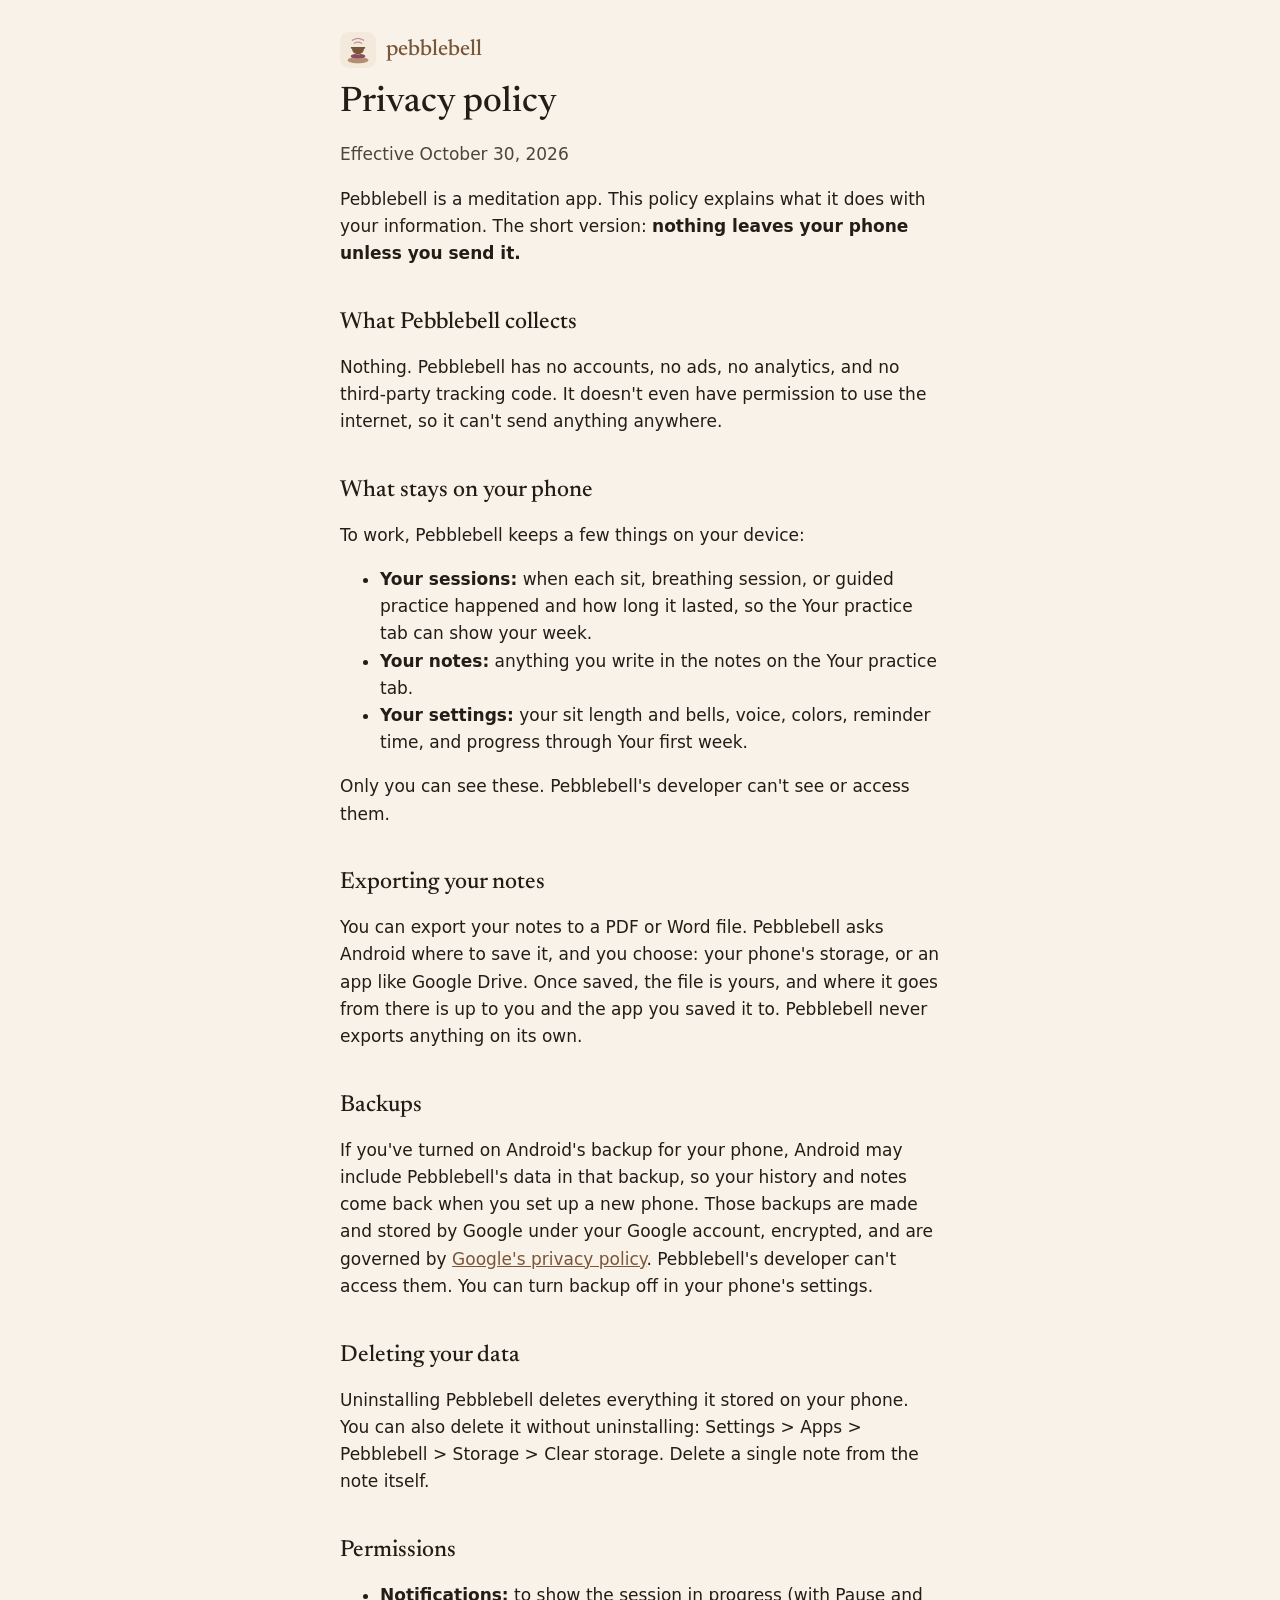
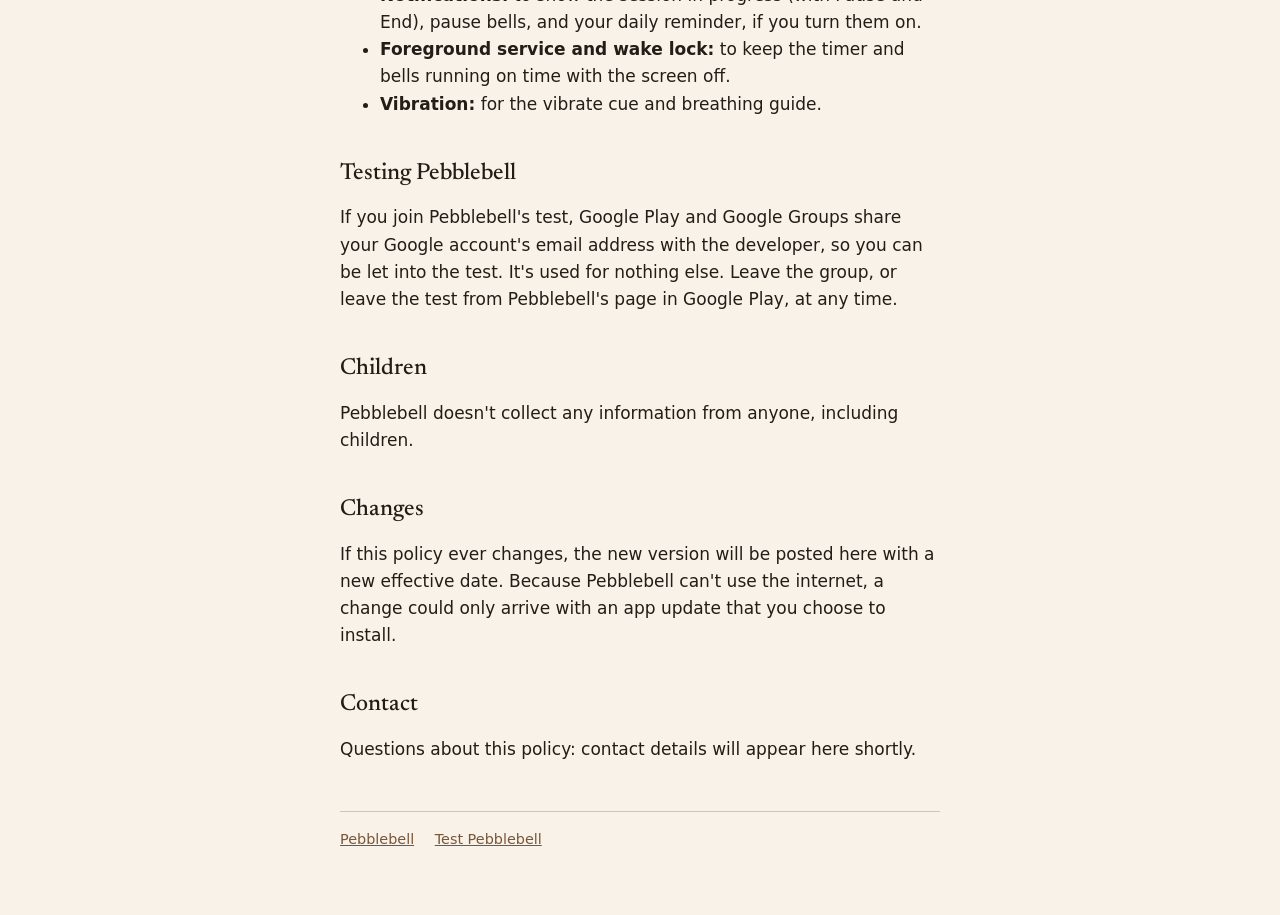
==== privacy/index.html @ 28afa71a "Add the home, tester and privacy pages Co-Authored-By: Claude Opus 5.5 <noreply@anthropic.com>" ====
<!doctype html>
<html lang="en">
<head>
  <meta charset="utf-8">
  <meta name="viewport" content="width=device-width, initial-scale=1">
  <title>Pebblebell Privacy Policy</title>
  <meta name="description" content="Pebblebell collects nothing: no accounts, no ads, no analytics, and no internet access.">
  <link rel="icon" href="../images/icon.png">
  <link rel="preconnect" href="https://fonts.googleapis.com">
  <link rel="preconnect" href="https://fonts.gstatic.com" crossorigin>
  <link rel="stylesheet" href="https://fonts.googleapis.com/css2?family=Newsreader:opsz,wght@6..72,500&display=swap">
  <link rel="stylesheet" href="../style.css">
</head>
<body>
<main>
  <a class="brand" href="../"><img src="../images/icon.png" alt=""><span class="wordmark">pebblebell</span></a>

  <h1>Privacy policy</h1>
  <p class="muted">Effective October 30, 2026</p>

  <p>Pebblebell is a meditation app. This policy explains what it does with your information. The
    short version: <strong>nothing leaves your phone unless you send it.</strong></p>

  <h2>What Pebblebell collects</h2>
  <p>Nothing. Pebblebell has no accounts, no ads, no analytics, and no third-party tracking code.
    It doesn't even have permission to use the internet, so it can't send anything anywhere.</p>

  <h2>What stays on your phone</h2>
  <p>To work, Pebblebell keeps a few things on your device:</p>
  <ul>
    <li><strong>Your sessions:</strong> when each sit, breathing session, or guided practice
      happened and how long it lasted, so the Your practice tab can show your week.</li>
    <li><strong>Your notes:</strong> anything you write in the notes on the Your practice tab.</li>
    <li><strong>Your settings:</strong> your sit length and bells, voice, colors, reminder time,
      and progress through Your first week.</li>
  </ul>
  <p>Only you can see these. Pebblebell's developer can't see or access them.</p>

  <h2>Exporting your notes</h2>
  <p>You can export your notes to a PDF or Word file. Pebblebell asks Android where to save it,
    and you choose: your phone's storage, or an app like Google Drive. Once saved, the file is
    yours, and where it goes from there is up to you and the app you saved it to. Pebblebell
    never exports anything on its own.</p>

  <h2>Backups</h2>
  <p>If you've turned on Android's backup for your phone, Android may include Pebblebell's data in
    that backup, so your history and notes come back when you set up a new phone. Those backups
    are made and stored by Google under your Google account, encrypted, and are governed by
    <a href="https://policies.google.com/privacy">Google's privacy policy</a>. Pebblebell's
    developer can't access them. You can turn backup off in your phone's settings.</p>

  <h2>Deleting your data</h2>
  <p>Uninstalling Pebblebell deletes everything it stored on your phone. You can also delete it
    without uninstalling: Settings &gt; Apps &gt; Pebblebell &gt; Storage &gt; Clear storage.
    Delete a single note from the note itself.</p>

  <h2>Permissions</h2>
  <ul>
    <li><strong>Notifications:</strong> to show the session in progress (with Pause and End),
      pause bells, and your daily reminder, if you turn them on.</li>
    <li><strong>Foreground service and wake lock:</strong> to keep the timer and bells running on
      time with the screen off.</li>
    <li><strong>Vibration:</strong> for the vibrate cue and breathing guide.</li>
  </ul>

  <h2>Testing Pebblebell</h2>
  <p>If you join Pebblebell's test, Google Play and Google Groups share your Google account's
    email address with the developer, so you can be let into the test. It's used for nothing
    else. Leave the group, or leave the test from Pebblebell's page in Google Play, at any
    time.</p>

  <h2>Children</h2>
  <p>Pebblebell doesn't collect any information from anyone, including children.</p>

  <h2>Changes</h2>
  <p>If this policy ever changes, the new version will be posted here with a new effective date.
    Because Pebblebell can't use the internet, a change could only arrive with an app update that
    you choose to install.</p>

  <h2>Contact</h2>
  <p id="contact">Questions about this policy: contact details will appear here shortly.</p>

  <footer>
    <a href="../">Pebblebell</a>
    <a href="../test/">Test Pebblebell</a>
  </footer>
</main>
</body>
</html>
---- style.css ----
/* Pebblebell's site, in the app's Earth colors. */
:root {
  --bg: #f8f2e8;
  --surface: #eee5d8;
  --surface-low: #f3ebdf;
  --text: #231d17;
  --muted: #4e443a;
  --primary: #7a5638;
  --on-primary: #ffffff;
  --primary-container: #e9cbae;
  --outline: #d3c4b5;
  --accent: #8a4b5e;
}

@media (prefers-color-scheme: dark) {
  :root {
    --bg: #1a1511;
    --surface: #27201a;
    --surface-low: #201a15;
    --text: #ede0d4;
    --muted: #d3c4b5;
    --primary: #e3be9c;
    --on-primary: #432b15;
    --primary-container: #5c3f25;
    --outline: #50453b;
    --accent: #f0b6c7;
  }
}

* { box-sizing: border-box; }

html { -webkit-text-size-adjust: 100%; }

body {
  margin: 0;
  background: var(--bg);
  color: var(--text);
  font: 17px/1.6 system-ui, -apple-system, "Segoe UI", Roboto, sans-serif;
}

main {
  max-width: 640px;
  margin: 0 auto;
  padding: 32px 20px 64px;
}

h1, h2, .wordmark {
  font-family: "Newsreader", Georgia, serif;
  font-weight: 500;
  line-height: 1.2;
}

h1 { font-size: 2.2rem; margin: 0.4em 0 0.3em; }
h2 { font-size: 1.45rem; margin: 1.8em 0 0.4em; }

a { color: var(--primary); }

.brand {
  display: flex;
  align-items: center;
  gap: 10px;
  text-decoration: none;
  color: var(--primary);
}
.brand img { width: 36px; height: 36px; border-radius: 9px; }
.wordmark { font-size: 1.4rem; }

.lead { font-size: 1.15rem; color: var(--muted); }
.muted { color: var(--muted); }

.steps { list-style: none; padding: 0; margin: 24px 0; counter-reset: step; }
.steps li {
  counter-increment: step;
  background: var(--surface);
  border-radius: 20px;
  padding: 20px 20px 20px 68px;
  margin-bottom: 12px;
  position: relative;
}
.steps li::before {
  content: counter(step);
  position: absolute;
  left: 20px;
  top: 20px;
  width: 32px;
  height: 32px;
  border-radius: 50%;
  background: var(--primary-container);
  color: var(--text);
  display: grid;
  place-items: center;
  font-weight: 600;
}
.steps h3 { margin: 0 0 4px; font-size: 1.05rem; }
.steps p { margin: 0 0 12px; color: var(--muted); }
.steps p:last-child { margin-bottom: 0; }

.button {
  display: inline-block;
  background: var(--primary);
  color: var(--on-primary);
  text-decoration: none;
  font-weight: 600;
  padding: 11px 22px;
  border-radius: 999px;
}
.button:focus-visible { outline: 3px solid var(--accent); outline-offset: 2px; }

.note {
  background: var(--surface-low);
  border: 1px solid var(--outline);
  border-radius: 16px;
  padding: 14px 18px;
}

.shots {
  display: flex;
  gap: 12px;
  margin: 28px 0;
}
.shots img {
  flex: 1;
  min-width: 0;
  border-radius: 16px;
  border: 1px solid var(--outline);
}

footer {
  margin-top: 48px;
  padding-top: 16px;
  border-top: 1px solid var(--outline);
  font-size: 0.9rem;
  color: var(--muted);
}
footer a { margin-right: 16px; }
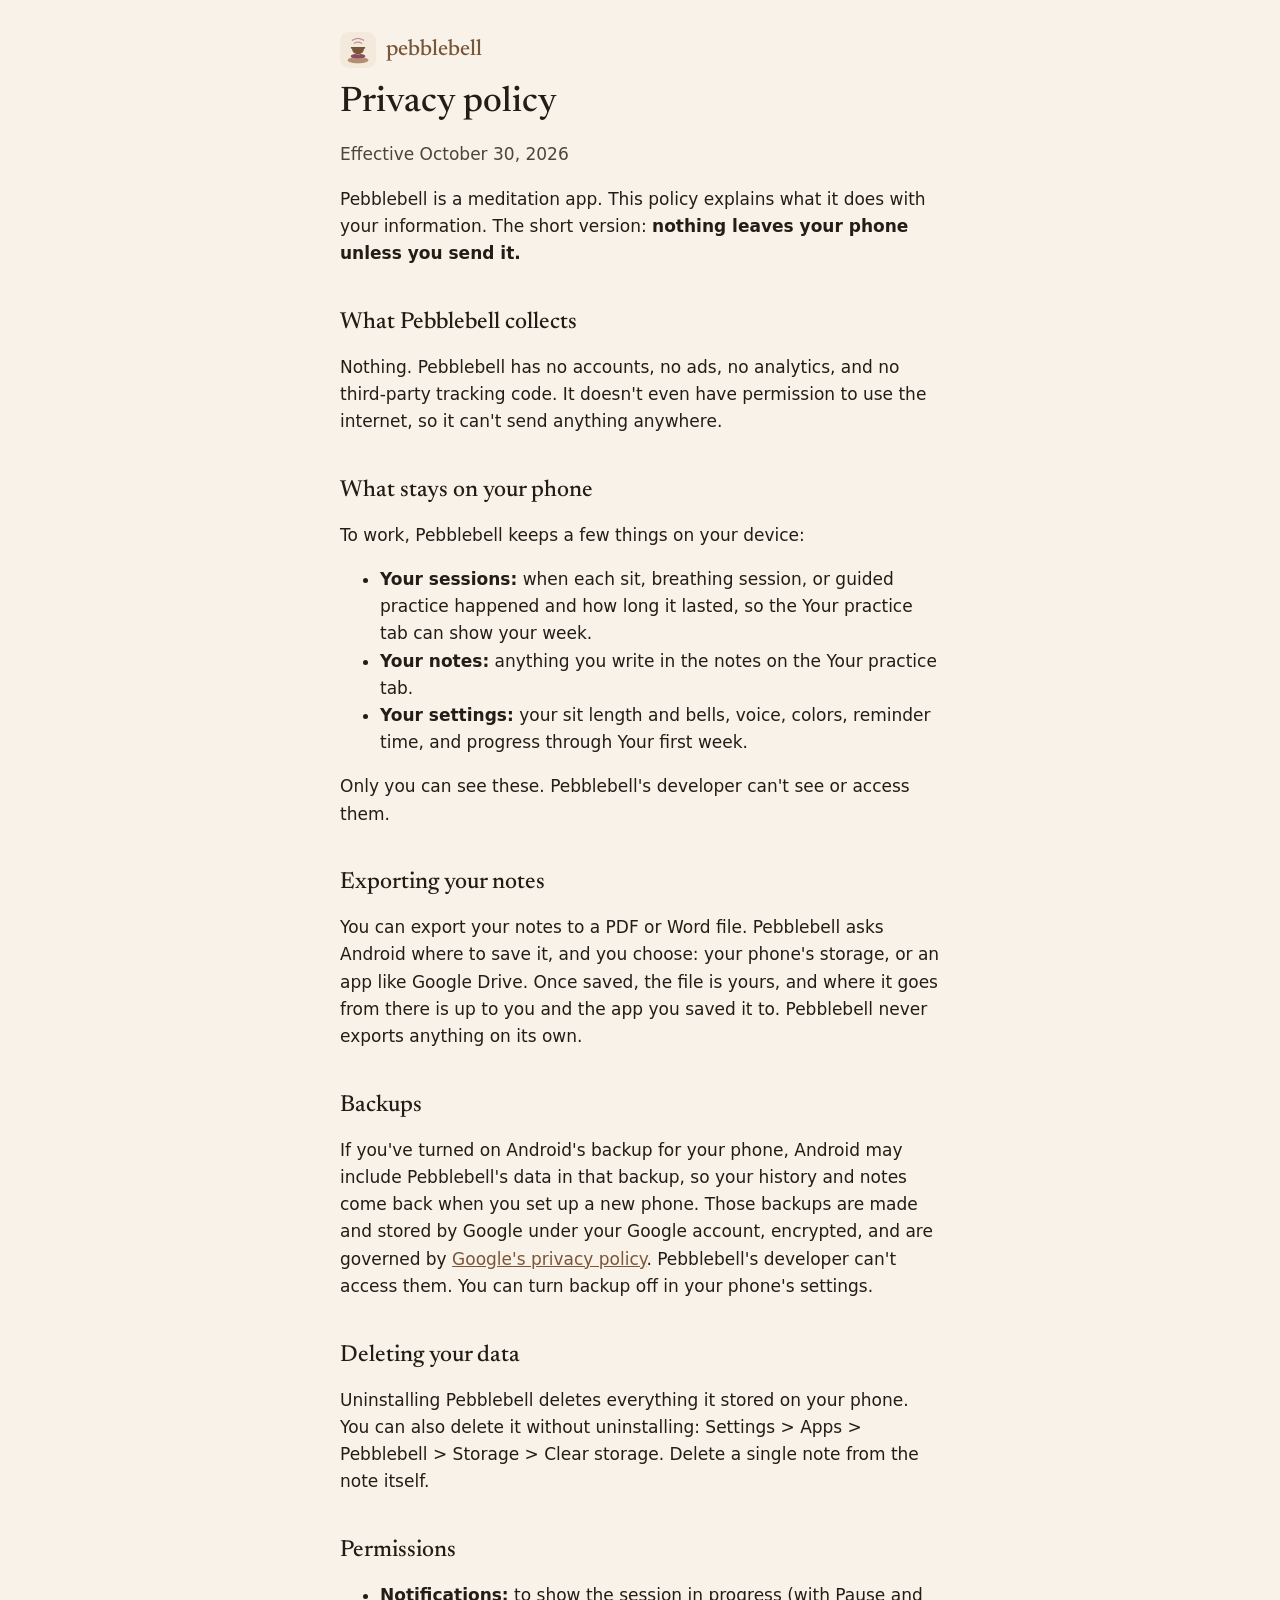
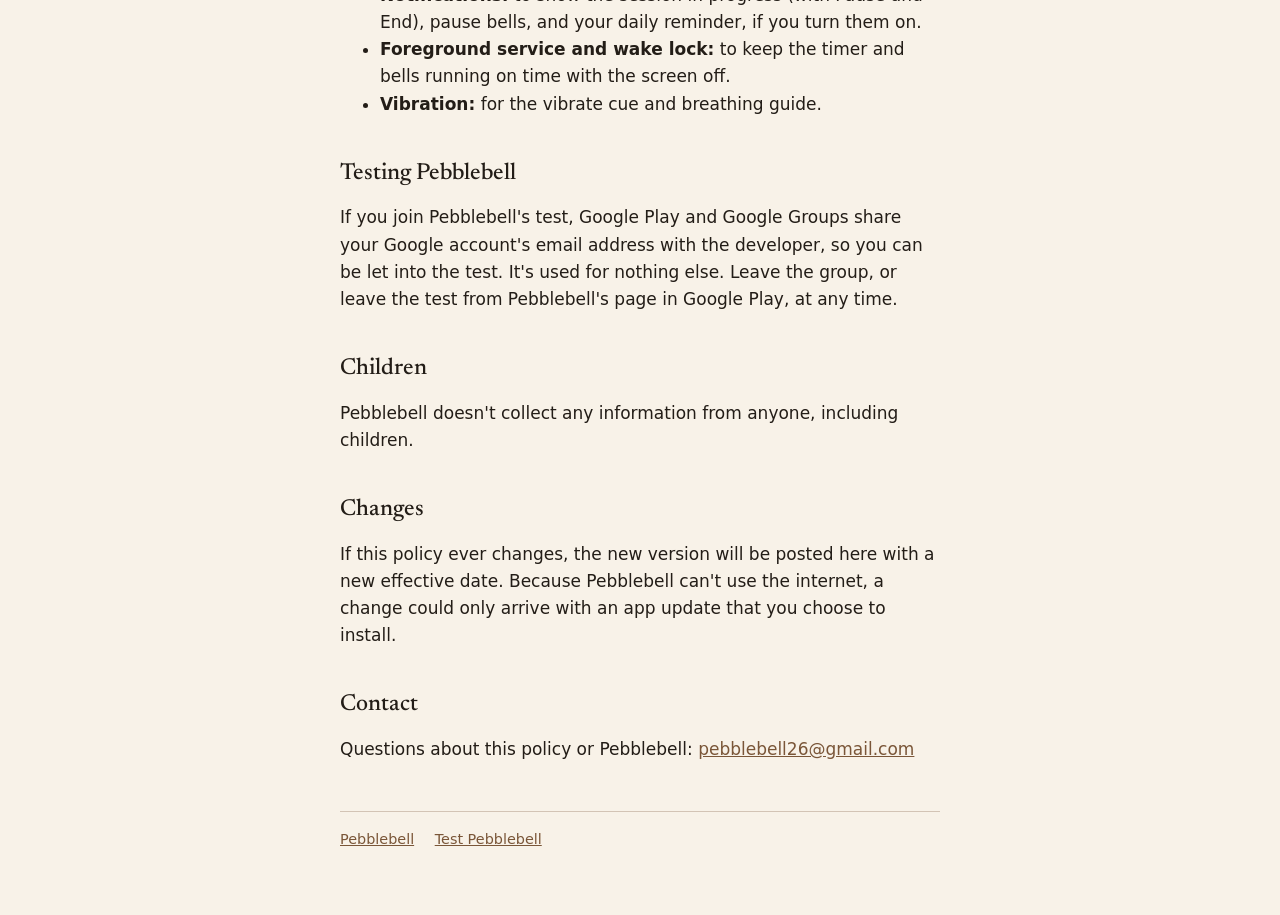
==== commit f0476517: "Add the contact email Co-Authored-By: Claude Opus 5.5 <noreply@anthropic.com>" ====
--- a/privacy/index.html
+++ b/privacy/index.html
@@ -78,7 +78,7 @@
     you choose to install.</p>
 
   <h2>Contact</h2>
-  <p id="contact">Questions about this policy: contact details will appear here shortly.</p>
+  <p id="contact">Questions about this policy or Pebblebell: <a href="mailto:pebblebell26@gmail.com">pebblebell26@gmail.com</a></p>
 
   <footer>
     <a href="../">Pebblebell</a>
